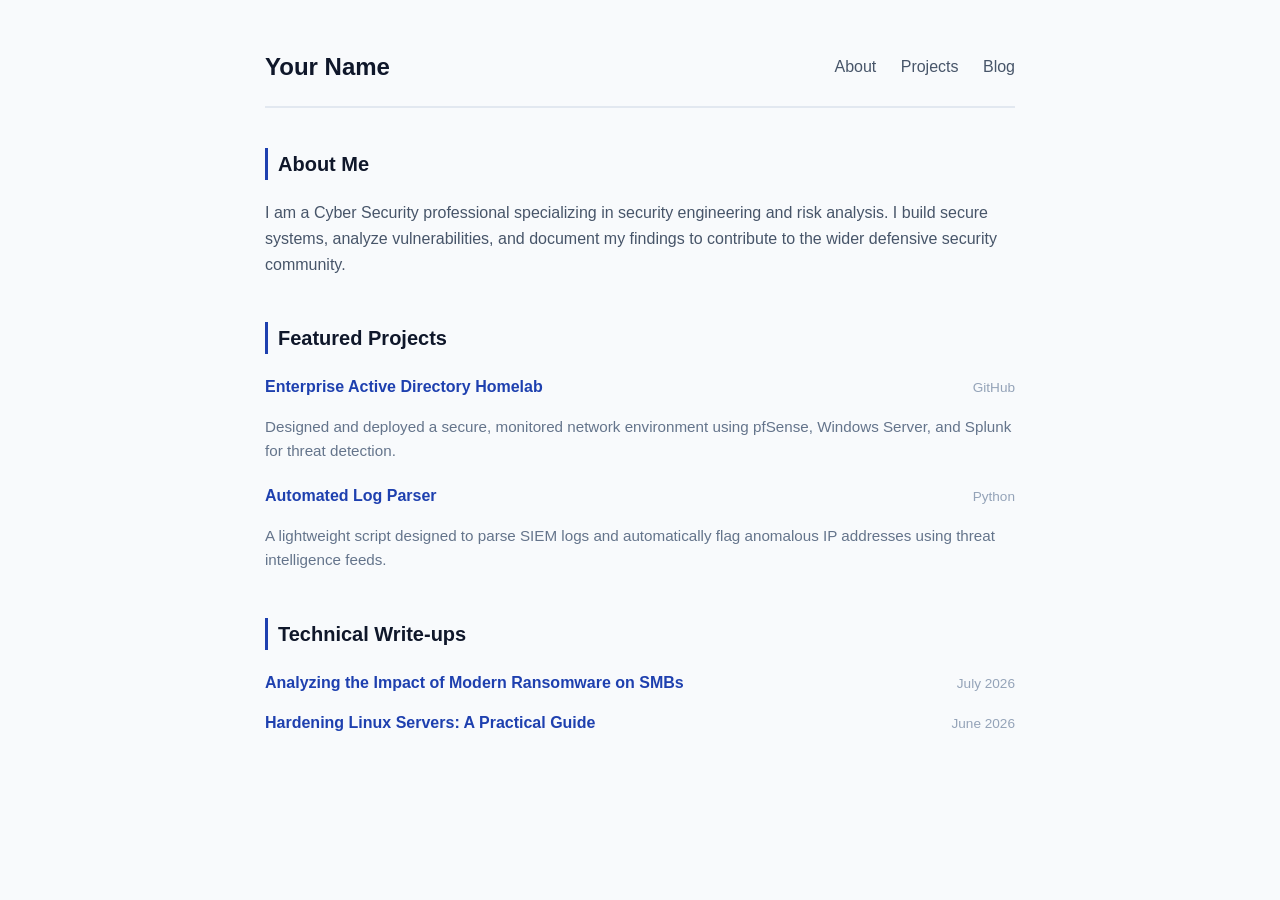
==== index.html @ 5301981a "initial commit" ====
<!DOCTYPE html>
<html lang="en">
<head>
    <meta charset="UTF-8">
    <meta name="viewport" content="width=device-width, initial-scale=1.0">
    <title>Your Name | Cyber Security Professional</title>
    <style>
        /* Modern, clean typography and spacing */
        body { 
            font-family: -apple-system, BlinkMacSystemFont, "Segoe UI", Roboto, Helvetica, Arial, sans-serif; 
            background-color: #f8fafc; /* Soft off-white */
            color: #334155; /* Slate gray text */
            line-height: 1.6;
            padding: 40px 20px; 
        }
        .container { max-width: 750px; margin: 0 auto; }
        
        /* Header and Navigation */
        header { 
            display: flex; 
            justify-content: space-between; 
            align-items: center;
            border-bottom: 2px solid #e2e8f0; 
            padding-bottom: 20px;
            margin-bottom: 40px; 
        }
        h1 { font-size: 1.5rem; color: #0f172a; font-weight: 700; margin: 0; }
        nav a { color: #475569; text-decoration: none; margin-left: 20px; font-weight: 500; }
        nav a:hover { color: #1e40af; }

        /* Sections */
        section { margin-bottom: 45px; }
        h2 { font-size: 1.25rem; color: #0f172a; border-left: 3px solid #1e40af; padding-left: 10px; margin-bottom: 20px; }
        p { color: #475569; }

        /* Project & Blog Lists */
        .item-list { list-style: none; padding: 0; }
        .item-line { display: flex; justify-content: space-between; align-items: baseline; margin-bottom: 15px; }
        .item-title { font-weight: 600; color: #1e40af; text-decoration: none; }
        .item-title:hover { text-decoration: underline; }
        .item-desc { font-size: 0.95rem; color: #64748b; margin: 4px 0 0 0; }
        .date { font-size: 0.85rem; color: #94a3b8; font-variant-numeric: tabular-nums; }
    </style>
</head>
<body>
    <div class="container">
        <header>
            <h1>Your Name</h1>
            <nav>
                <a href="#about">About</a>
                <a href="#projects">Projects</a>
                <a href="#blog">Blog</a>
            </nav>
        </header>

        <section id="about">
            <h2>About Me</h2>
            <p>I am a Cyber Security professional specializing in security engineering and risk analysis. I build secure systems, analyze vulnerabilities, and document my findings to contribute to the wider defensive security community.</p>
        </section>

        <section id="projects">
            <h2>Featured Projects</h2>
            <ul class="item-list">
                <li style="margin-bottom: 20px;">
                    <div class="item-line">
                        <a href="#" class="item-title">Enterprise Active Directory Homelab</a>
                        <span class="date">GitHub</span>
                    </div>
                    <p class="item-desc">Designed and deployed a secure, monitored network environment using pfSense, Windows Server, and Splunk for threat detection.</p>
                </li>
                <li>
                    <div class="item-line">
                        <a href="#" class="item-title">Automated Log Parser</a>
                        <span class="date">Python</span>
                    </div>
                    <p class="item-desc">A lightweight script designed to parse SIEM logs and automatically flag anomalous IP addresses using threat intelligence feeds.</p>
                </li>
            </ul>
        </section>

        <section id="blog">
            <h2>Technical Write-ups</h2>
            <ul class="item-list">
                <li class="item-line">
                    <a href="#" class="item-title">Analyzing the Impact of Modern Ransomware on SMBs</a>
                    <span class="date">July 2026</span>
                </li>
                <li class="item-line">
                    <a href="#" class="item-title">Hardening Linux Servers: A Practical Guide</a>
                    <span class="date">June 2026</span>
                </li>
            </ul>
        </section>
    </div>
</body>
</html>
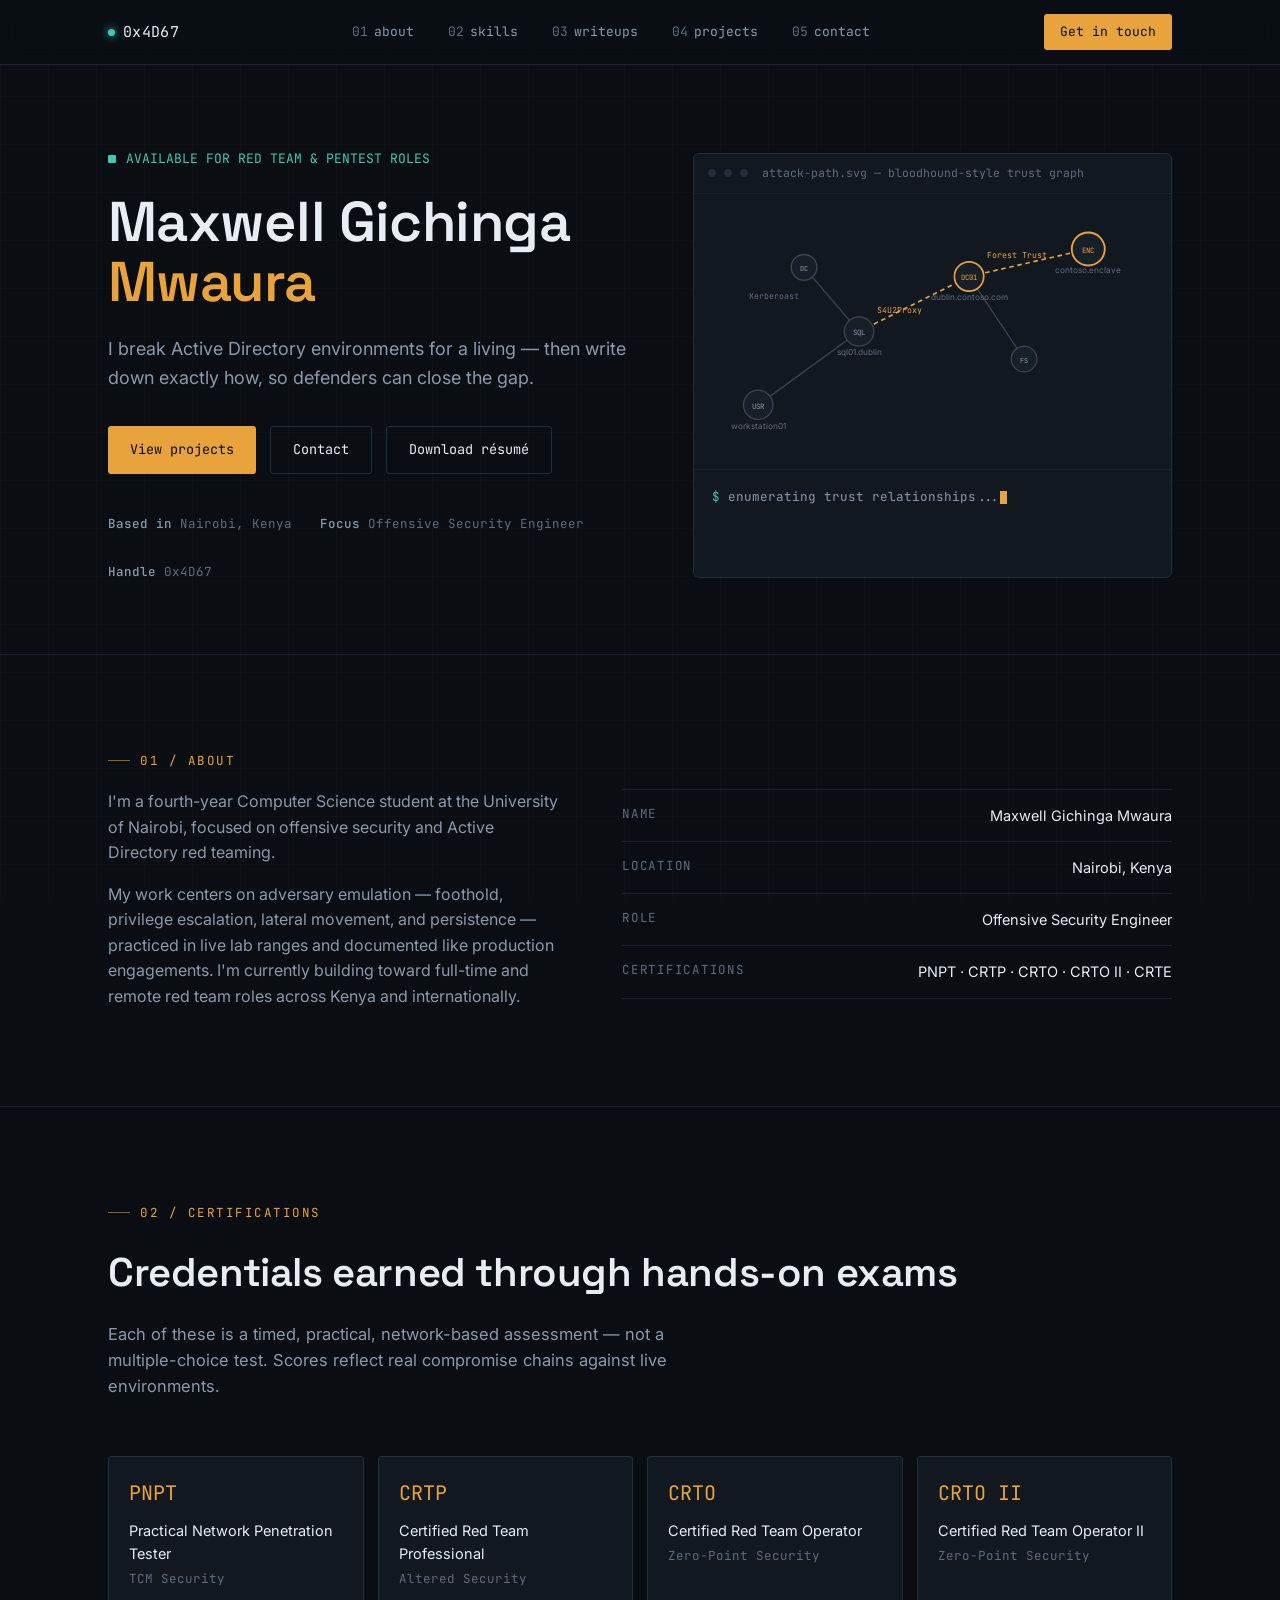
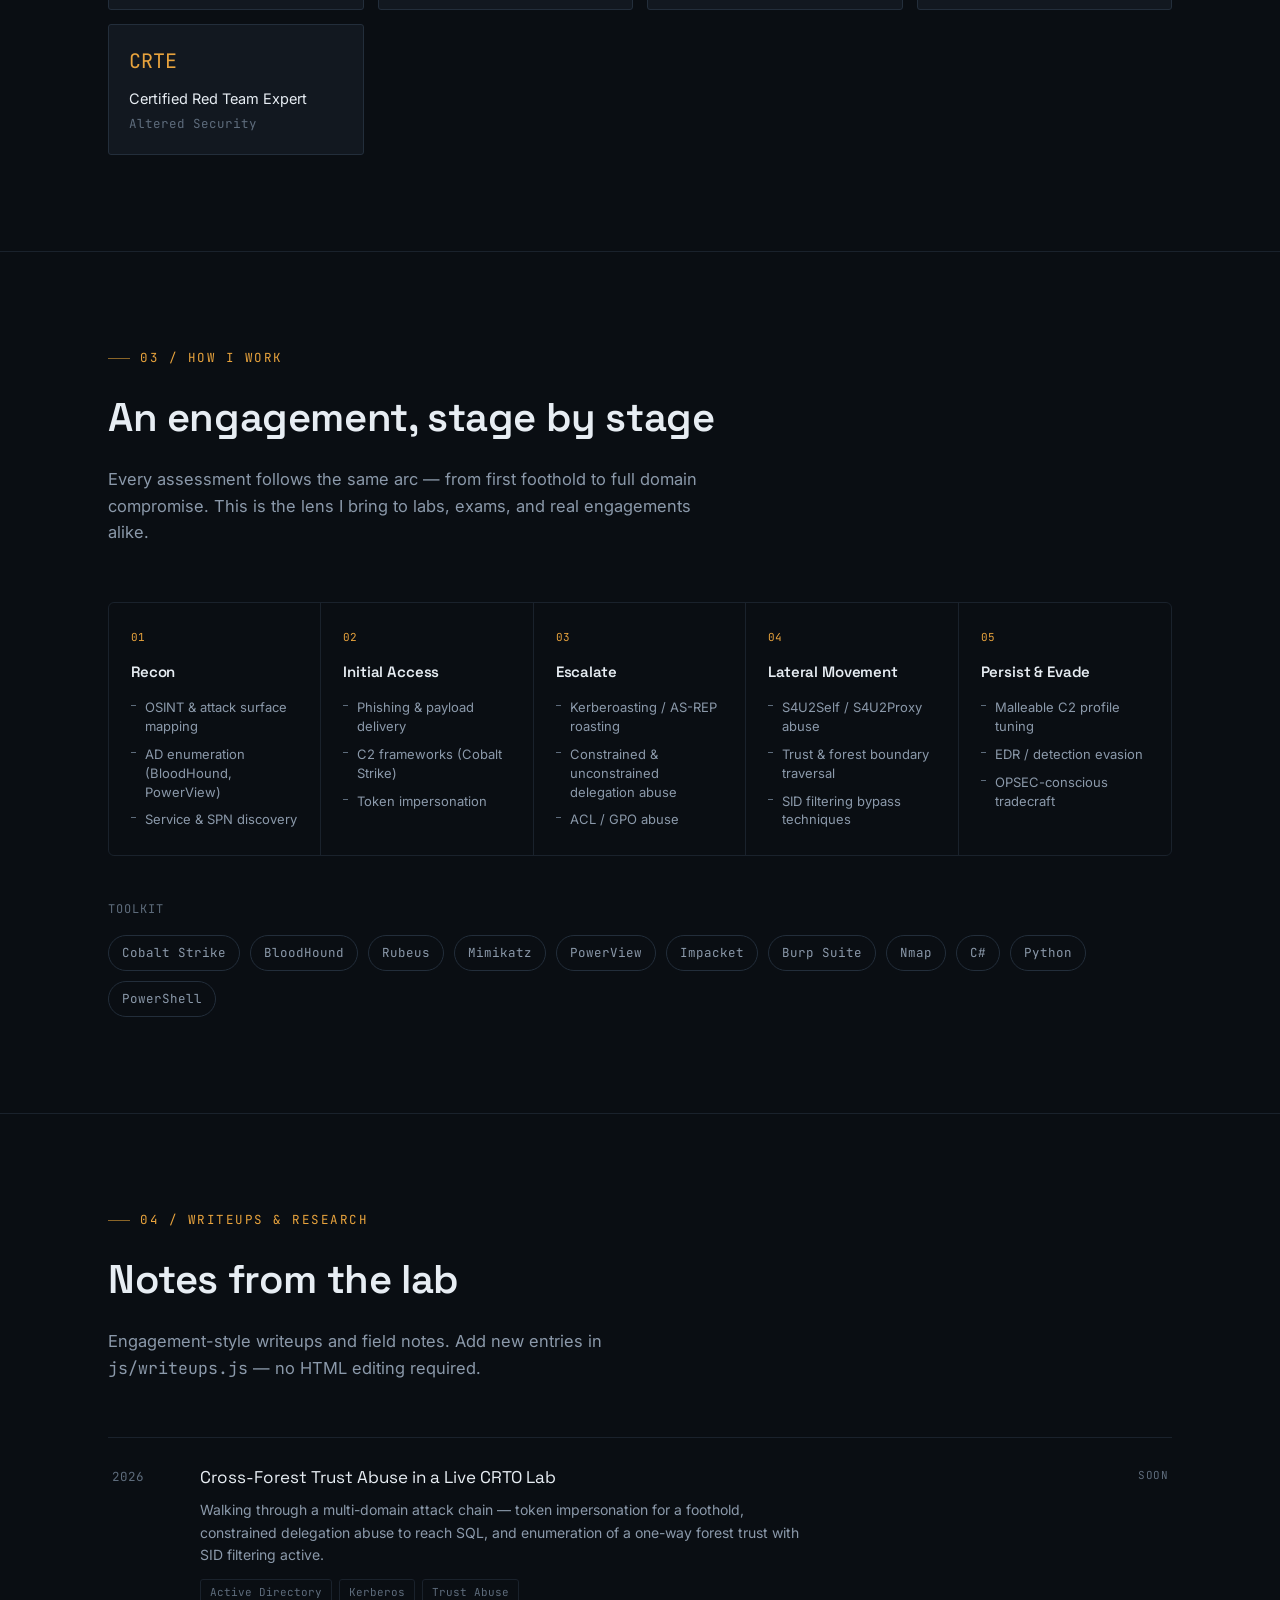
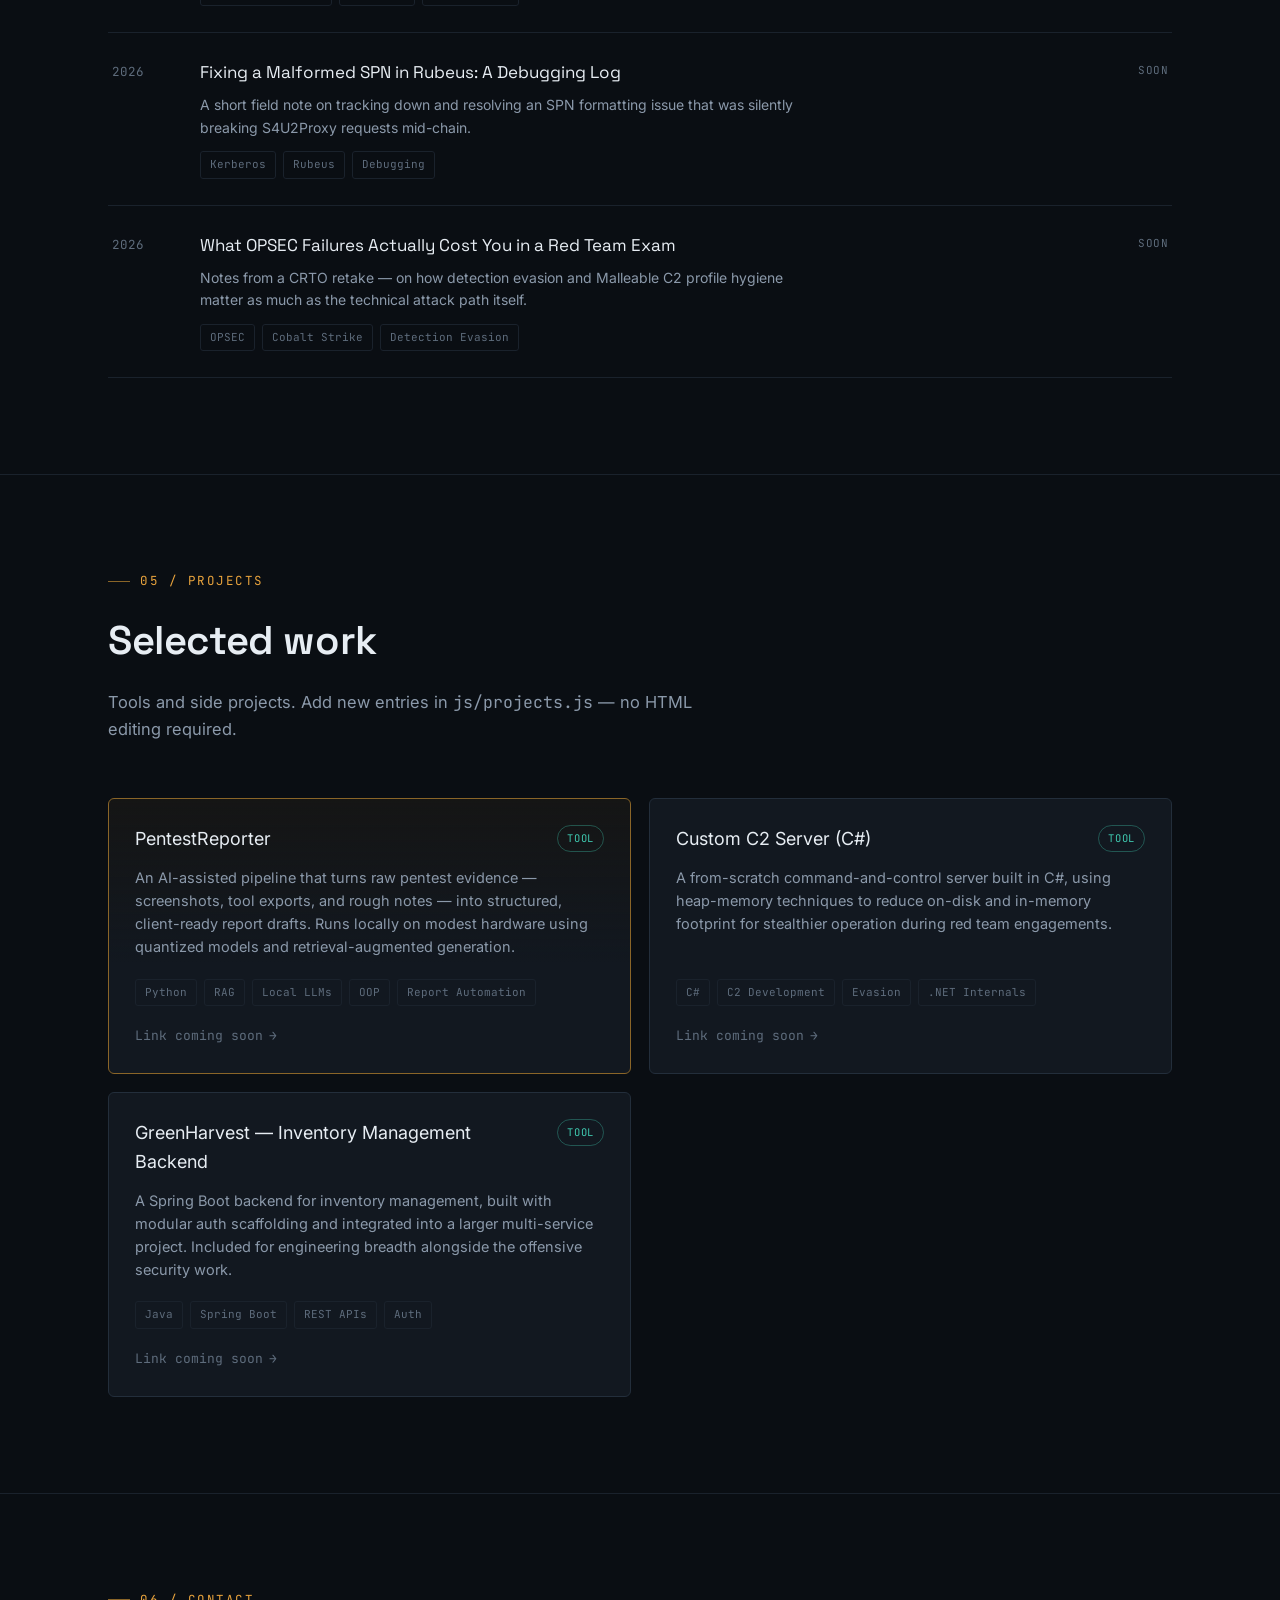
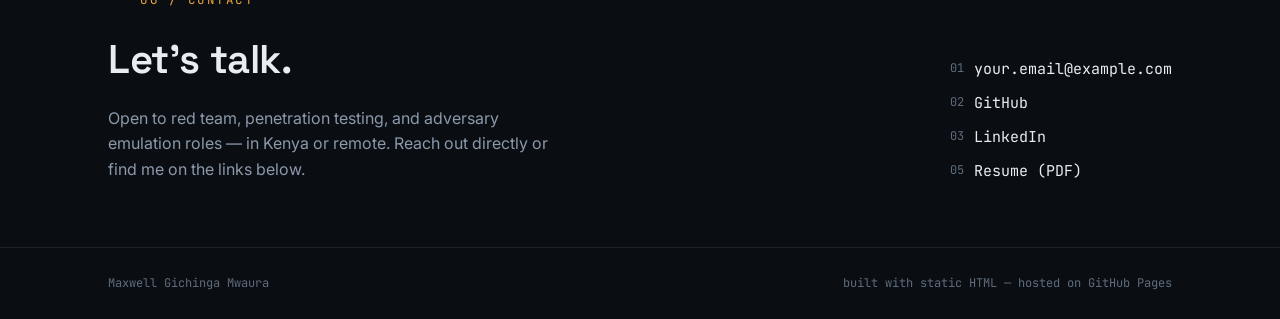
==== commit 542625b3: "initial commit" ====
--- a/index.html
+++ b/index.html
@@ -1,96 +1,239 @@
 <!DOCTYPE html>
 <html lang="en">
 <head>
-    <meta charset="UTF-8">
-    <meta name="viewport" content="width=device-width, initial-scale=1.0">
-    <title>Your Name | Cyber Security Professional</title>
-    <style>
-        /* Modern, clean typography and spacing */
-        body { 
-            font-family: -apple-system, BlinkMacSystemFont, "Segoe UI", Roboto, Helvetica, Arial, sans-serif; 
-            background-color: #f8fafc; /* Soft off-white */
-            color: #334155; /* Slate gray text */
-            line-height: 1.6;
-            padding: 40px 20px; 
-        }
-        .container { max-width: 750px; margin: 0 auto; }
-        
-        /* Header and Navigation */
-        header { 
-            display: flex; 
-            justify-content: space-between; 
-            align-items: center;
-            border-bottom: 2px solid #e2e8f0; 
-            padding-bottom: 20px;
-            margin-bottom: 40px; 
-        }
-        h1 { font-size: 1.5rem; color: #0f172a; font-weight: 700; margin: 0; }
-        nav a { color: #475569; text-decoration: none; margin-left: 20px; font-weight: 500; }
-        nav a:hover { color: #1e40af; }
-
-        /* Sections */
-        section { margin-bottom: 45px; }
-        h2 { font-size: 1.25rem; color: #0f172a; border-left: 3px solid #1e40af; padding-left: 10px; margin-bottom: 20px; }
-        p { color: #475569; }
-
-        /* Project & Blog Lists */
-        .item-list { list-style: none; padding: 0; }
-        .item-line { display: flex; justify-content: space-between; align-items: baseline; margin-bottom: 15px; }
-        .item-title { font-weight: 600; color: #1e40af; text-decoration: none; }
-        .item-title:hover { text-decoration: underline; }
-        .item-desc { font-size: 0.95rem; color: #64748b; margin: 4px 0 0 0; }
-        .date { font-size: 0.85rem; color: #94a3b8; font-variant-numeric: tabular-nums; }
-    </style>
+<meta charset="UTF-8">
+<meta name="viewport" content="width=device-width, initial-scale=1.0">
+<title>Maxwell Gichinga Mwaura — Offensive Security Engineer</title>
+<meta name="description" content="Portfolio of Maxwell Gichinga Mwaura — offensive security engineer specializing in Active Directory red teaming, based in Nairobi, Kenya.">
+
+<link rel="icon" href="data:image/svg+xml,<svg xmlns=%22http://www.w3.org/2000/svg%22 viewBox=%220 0 100 100%22><rect width=%22100%22 height=%22100%22 fill=%22%230A0E13%22/><text x=%2250%22 y=%2266%22 font-size=%2260%22 fill=%22%23E8A33D%22 text-anchor=%22middle%22 font-family=%22monospace%22>&gt;</text></svg>">
+
+<link rel="preconnect" href="https://fonts.googleapis.com">
+<link href="https://fonts.googleapis.com/css2?family=Space+Grotesk:wght@500;600;700&family=Inter:wght@400;500;600&family=JetBrains+Mono:wght@400;500&display=swap" rel="stylesheet">
+
+<link rel="stylesheet" href="css/style.css">
 </head>
 <body>
-    <div class="container">
-        <header>
-            <h1>Your Name</h1>
-            <nav>
-                <a href="#about">About</a>
-                <a href="#projects">Projects</a>
-                <a href="#blog">Blog</a>
-            </nav>
-        </header>
-
-        <section id="about">
-            <h2>About Me</h2>
-            <p>I am a Cyber Security professional specializing in security engineering and risk analysis. I build secure systems, analyze vulnerabilities, and document my findings to contribute to the wider defensive security community.</p>
-        </section>
-
-        <section id="projects">
-            <h2>Featured Projects</h2>
-            <ul class="item-list">
-                <li style="margin-bottom: 20px;">
-                    <div class="item-line">
-                        <a href="#" class="item-title">Enterprise Active Directory Homelab</a>
-                        <span class="date">GitHub</span>
-                    </div>
-                    <p class="item-desc">Designed and deployed a secure, monitored network environment using pfSense, Windows Server, and Splunk for threat detection.</p>
-                </li>
-                <li>
-                    <div class="item-line">
-                        <a href="#" class="item-title">Automated Log Parser</a>
-                        <span class="date">Python</span>
-                    </div>
-                    <p class="item-desc">A lightweight script designed to parse SIEM logs and automatically flag anomalous IP addresses using threat intelligence feeds.</p>
-                </li>
-            </ul>
-        </section>
-
-        <section id="blog">
-            <h2>Technical Write-ups</h2>
-            <ul class="item-list">
-                <li class="item-line">
-                    <a href="#" class="item-title">Analyzing the Impact of Modern Ransomware on SMBs</a>
-                    <span class="date">July 2026</span>
-                </li>
-                <li class="item-line">
-                    <a href="#" class="item-title">Hardening Linux Servers: A Practical Guide</a>
-                    <span class="date">June 2026</span>
-                </li>
-            </ul>
-        </section>
-    </div>
+
+<!-- ============================================================
+     NAV
+     ============================================================ -->
+<header class="nav">
+  <div class="container nav-inner">
+    <div class="nav-logo"><span class="dot"></span><span id="nav-handle">0x4D67</span></div>
+    <nav class="nav-links">
+      <a href="#about" data-index="01">about</a>
+      <a href="#skills" data-index="02">skills</a>
+      <a href="#writeups" data-index="03">writeups</a>
+      <a href="#projects" data-index="04">projects</a>
+      <a href="#contact" data-index="05">contact</a>
+    </nav>
+    <a href="#contact" class="nav-cta">Get in touch</a>
+  </div>
+</header>
+
+<!-- ============================================================
+     HERO
+     ============================================================ -->
+<section class="hero">
+  <div class="container hero-grid">
+    <div class="reveal in">
+      <div class="hero-kicker"><span class="blink"></span> AVAILABLE FOR RED TEAM &amp; PENTEST ROLES</div>
+      <h1 id="hero-name">Maxwell Gichinga<br><span class="accent">Mwaura</span></h1>
+      <p class="lede" id="hero-tagline">I break Active Directory environments for a living — then write down exactly how, so defenders can close the gap.</p>
+      <div class="hero-actions" id="hero-actions">
+        <a href="#projects" class="btn btn-primary">View projects</a>
+        <a href="#contact" class="btn btn-ghost">Contact</a>
+        <!-- resume button injected here by main.js if resumeUrl is set -->
+      </div>
+      <div class="hero-meta" id="hero-meta">
+        <span><strong>Based in</strong> Nairobi, Kenya</span>
+        <span><strong>Focus</strong> AD Red Teaming</span>
+        <span><strong>Status</strong> University of Nairobi, CS '27</span>
+      </div>
+    </div>
+
+    <div class="hero-visual reveal in">
+      <div class="hero-visual-head">
+        <span class="tab"></span><span class="tab"></span><span class="tab"></span>
+        <span style="margin-left:6px;">attack-path.svg — bloodhound-style trust graph</span>
+      </div>
+
+      <svg viewBox="0 0 520 300" xmlns="http://www.w3.org/2000/svg" aria-hidden="true">
+        <defs>
+          <marker id="arrow" viewBox="0 0 10 10" refX="9" refY="5" markerWidth="6" markerHeight="6" orient="auto-start-reverse">
+            <path d="M0,0 L10,5 L0,10 z" fill="#3A4552"></path>
+          </marker>
+          <marker id="arrowAmber" viewBox="0 0 10 10" refX="9" refY="5" markerWidth="6" markerHeight="6" orient="auto-start-reverse">
+            <path d="M0,0 L10,5 L0,10 z" fill="#E8A33D"></path>
+          </marker>
+        </defs>
+
+        <!-- static edges -->
+        <line x1="70" y1="230" x2="180" y2="150" stroke="#3A4552" stroke-width="1.4" marker-end="url(#arrow)"/>
+        <line x1="180" y1="150" x2="300" y2="90"  stroke="#E8A33D" stroke-width="1.8" marker-end="url(#arrowAmber)" stroke-dasharray="5 4" class="flow-edge"/>
+        <line x1="300" y1="90"  x2="430" y2="60"  stroke="#E8A33D" stroke-width="1.8" marker-end="url(#arrowAmber)" stroke-dasharray="5 4" class="flow-edge"/>
+        <line x1="180" y1="150" x2="120" y2="80"  stroke="#3A4552" stroke-width="1.4" marker-end="url(#arrow)"/>
+        <line x1="300" y1="90"  x2="360" y2="180" stroke="#3A4552" stroke-width="1.4" marker-end="url(#arrow)"/>
+
+        <!-- edge labels -->
+        <text x="200" y="130" font-family="JetBrains Mono, monospace" font-size="9" fill="#E8A33D">S4U2Proxy</text>
+        <text x="320" y="70" font-family="JetBrains Mono, monospace" font-size="9" fill="#E8A33D">Forest Trust</text>
+        <text x="60" y="115" font-family="JetBrains Mono, monospace" font-size="9" fill="#5E6C7C">Kerberoast</text>
+
+        <!-- nodes -->
+        <g>
+          <circle cx="70" cy="230" r="16" fill="#171F29" stroke="#3A4552" stroke-width="1.4"/>
+          <text x="70" y="234" text-anchor="middle" font-family="JetBrains Mono, monospace" font-size="8" fill="#8B99AA">USR</text>
+          <text x="70" y="256" text-anchor="middle" font-family="Inter, sans-serif" font-size="9" fill="#5E6C7C">workstation01</text>
+        </g>
+
+        <g>
+          <circle cx="180" cy="150" r="16" fill="#171F29" stroke="#3A4552" stroke-width="1.4"/>
+          <text x="180" y="154" text-anchor="middle" font-family="JetBrains Mono, monospace" font-size="8" fill="#8B99AA">SQL</text>
+          <text x="180" y="176" text-anchor="middle" font-family="Inter, sans-serif" font-size="9" fill="#5E6C7C">sql01.dublin</text>
+        </g>
+
+        <g>
+          <circle cx="120" cy="80" r="14" fill="#171F29" stroke="#3A4552" stroke-width="1.4"/>
+          <text x="120" y="84" text-anchor="middle" font-family="JetBrains Mono, monospace" font-size="7.5" fill="#8B99AA">DC</text>
+        </g>
+
+        <g>
+          <circle cx="300" cy="90" r="16" fill="#171F29" stroke="#E8A33D" stroke-width="1.8"/>
+          <text x="300" y="94" text-anchor="middle" font-family="JetBrains Mono, monospace" font-size="8" fill="#E8A33D">DC01</text>
+          <text x="300" y="116" text-anchor="middle" font-family="Inter, sans-serif" font-size="9" fill="#5E6C7C">dublin.contoso.com</text>
+        </g>
+
+        <g>
+          <circle cx="360" cy="180" r="14" fill="#171F29" stroke="#3A4552" stroke-width="1.4"/>
+          <text x="360" y="184" text-anchor="middle" font-family="JetBrains Mono, monospace" font-size="7.5" fill="#8B99AA">FS</text>
+        </g>
+
+        <g>
+          <circle cx="430" cy="60" r="18" fill="#171F29" stroke="#E8A33D" stroke-width="2"/>
+          <circle cx="430" cy="60" r="18" fill="none" stroke="#E8A33D" stroke-width="1" opacity="0.5" class="pulse-ring"/>
+          <text x="430" y="64" text-anchor="middle" font-family="JetBrains Mono, monospace" font-size="8" fill="#E8A33D">ENC</text>
+          <text x="430" y="86" text-anchor="middle" font-family="Inter, sans-serif" font-size="9" fill="#5E6C7C">contoso.enclave</text>
+        </g>
+      </svg>
+
+      <div class="terminal">
+        <div><span class="prompt">$</span> <span id="typewriter"></span><span class="cursor"></span></div>
+      </div>
+    </div>
+  </div>
+</section>
+
+<!-- ============================================================
+     ABOUT
+     ============================================================ -->
+<section id="about">
+  <div class="container">
+    <div class="eyebrow">01 / About</div>
+    <div class="about-grid">
+      <div class="about-copy reveal" id="about-copy">
+        <!-- injected from config.js -->
+      </div>
+      <div class="fact-list" id="fact-list">
+        <!-- injected from config.js -->
+      </div>
+    </div>
+  </div>
+</section>
+
+<!-- ============================================================
+     CERTIFICATIONS
+     ============================================================ -->
+<section id="certs">
+  <div class="container">
+    <div class="eyebrow">02 / Certifications</div>
+    <h2>Credentials earned through hands-on exams</h2>
+    <p class="section-intro">Each of these is a timed, practical, network-based assessment — not a multiple-choice test. Scores reflect real compromise chains against live environments.</p>
+    <div class="cert-grid" id="cert-grid">
+      <!-- injected from config.js -->
+    </div>
+  </div>
+</section>
+
+<!-- ============================================================
+     SKILLS / KILL CHAIN
+     ============================================================ -->
+<section id="skills">
+  <div class="container">
+    <div class="eyebrow">03 / How I Work</div>
+    <h2>An engagement, stage by stage</h2>
+    <p class="section-intro">Every assessment follows the same arc — from first foothold to full domain compromise. This is the lens I bring to labs, exams, and real engagements alike.</p>
+
+    <div class="chain" id="chain-grid">
+      <!-- injected from config.js -->
+    </div>
+
+    <div class="toolkit-row">
+      <div class="toolkit-label">Toolkit</div>
+      <div class="chips" id="toolkit-chips">
+        <!-- injected from config.js -->
+      </div>
+    </div>
+  </div>
+</section>
+
+<!-- ============================================================
+     WRITEUPS
+     ============================================================ -->
+<section id="writeups">
+  <div class="container">
+    <div class="eyebrow">04 / Writeups &amp; Research</div>
+    <h2>Notes from the lab</h2>
+    <p class="section-intro">Engagement-style writeups and field notes. Add new entries in <span class="mono">js/writeups.js</span> — no HTML editing required.</p>
+
+    <div class="writeup-list" id="writeup-list">
+      <!-- injected from writeups.js -->
+    </div>
+  </div>
+</section>
+
+<!-- ============================================================
+     PROJECTS
+     ============================================================ -->
+<section id="projects">
+  <div class="container">
+    <div class="eyebrow">05 / Projects</div>
+    <h2>Selected work</h2>
+    <p class="section-intro">Tools and side projects. Add new entries in <span class="mono">js/projects.js</span> — no HTML editing required.</p>
+
+    <div class="project-grid" id="project-grid">
+      <!-- injected from projects.js -->
+    </div>
+  </div>
+</section>
+
+<!-- ============================================================
+     CONTACT
+     ============================================================ -->
+<section id="contact" class="contact">
+  <div class="container contact-grid">
+    <div>
+      <div class="eyebrow">06 / Contact</div>
+      <h2>Let's talk.</h2>
+      <p>Open to red team, penetration testing, and adversary emulation roles — in Kenya or remote. Reach out directly or find me on the links below.</p>
+    </div>
+    <div class="contact-links" id="contact-links">
+      <!-- injected from config.js -->
+    </div>
+  </div>
+</section>
+
+<footer>
+  <div class="container footer-inner">
+    <span id="footer-name">Maxwell Gichinga Mwaura</span>
+    <span>built with static HTML — hosted on GitHub Pages</span>
+  </div>
+</footer>
+
+<script src="js/config.js"></script>
+<script src="js/projects.js"></script>
+<script src="js/writeups.js"></script>
+<script src="js/main.js"></script>
 </body>
 </html>
--- a/css/style.css
+++ b/css/style.css
@@ -0,0 +1,779 @@
+/* ==========================================================
+   TOKENS
+   ========================================================== */
+:root {
+  --bg:        #0A0E13;
+  --surface:   #121820;
+  --surface-2: #171F29;
+  --line:      #232E3B;
+  --line-soft: #1A222C;
+
+  --text:      #E7EDF3;
+  --muted:     #8B99AA;
+  --muted-2:   #5E6C7C;
+
+  --amber:     #E8A33D;
+  --amber-dim: #8A6528;
+  --teal:      #3FC9B0;
+  --red:       #E5575C;
+
+  --font-display: 'Space Grotesk', 'Segoe UI', sans-serif;
+  --font-body:    'Inter', 'Segoe UI', sans-serif;
+  --font-mono:    'JetBrains Mono', 'Courier New', monospace;
+
+  --container: 1120px;
+  --radius: 3px;
+}
+
+/* ==========================================================
+   RESET / BASE
+   ========================================================== */
+* { box-sizing: border-box; margin: 0; padding: 0; }
+
+html { scroll-behavior: smooth; }
+
+@media (prefers-reduced-motion: reduce) {
+  html { scroll-behavior: auto; }
+  *, *::before, *::after {
+    animation-duration: 0.001ms !important;
+    animation-iteration-count: 1 !important;
+    transition-duration: 0.001ms !important;
+    scroll-behavior: auto !important;
+  }
+}
+
+body {
+  background: var(--bg);
+  color: var(--text);
+  font-family: var(--font-body);
+  font-size: 16px;
+  line-height: 1.6;
+  -webkit-font-smoothing: antialiased;
+}
+
+body::before {
+  content: "";
+  position: fixed;
+  inset: 0;
+  pointer-events: none;
+  z-index: 0;
+  background-image:
+    linear-gradient(rgba(255,255,255,0.015) 1px, transparent 1px),
+    linear-gradient(90deg, rgba(255,255,255,0.015) 1px, transparent 1px);
+  background-size: 48px 48px;
+}
+
+a { color: inherit; text-decoration: none; }
+
+img { max-width: 100%; display: block; }
+
+.container {
+  max-width: var(--container);
+  margin: 0 auto;
+  padding: 0 28px;
+}
+
+section {
+  position: relative;
+  z-index: 1;
+  padding: 96px 0;
+  border-bottom: 1px solid var(--line-soft);
+}
+
+section:last-of-type { border-bottom: none; }
+
+.eyebrow {
+  font-family: var(--font-mono);
+  font-size: 12.5px;
+  letter-spacing: 0.12em;
+  text-transform: uppercase;
+  color: var(--amber);
+  display: flex;
+  align-items: center;
+  gap: 10px;
+  margin-bottom: 18px;
+}
+
+.eyebrow::before {
+  content: "";
+  width: 22px;
+  height: 1px;
+  background: var(--amber-dim);
+}
+
+h1, h2, h3, h4 {
+  font-family: var(--font-display);
+  font-weight: 600;
+  letter-spacing: -0.01em;
+  color: var(--text);
+}
+
+h2 {
+  font-size: clamp(28px, 3.4vw, 40px);
+  margin-bottom: 16px;
+}
+
+.section-intro {
+  max-width: 620px;
+  color: var(--muted);
+  font-size: 16.5px;
+  margin-bottom: 56px;
+}
+
+.mono { font-family: var(--font-mono); }
+
+/* ==========================================================
+   NAV
+   ========================================================== */
+header.nav {
+  position: sticky;
+  top: 0;
+  z-index: 50;
+  background: rgba(10, 14, 19, 0.86);
+  backdrop-filter: blur(10px);
+  border-bottom: 1px solid var(--line-soft);
+}
+
+.nav-inner {
+  display: flex;
+  align-items: center;
+  justify-content: space-between;
+  height: 64px;
+}
+
+.nav-logo {
+  font-family: var(--font-mono);
+  font-size: 15px;
+  color: var(--text);
+  letter-spacing: 0.02em;
+  display: flex;
+  align-items: center;
+  gap: 8px;
+}
+
+.nav-logo .dot {
+  width: 7px; height: 7px;
+  border-radius: 50%;
+  background: var(--teal);
+  box-shadow: 0 0 8px var(--teal);
+}
+
+.nav-links {
+  display: flex;
+  gap: 34px;
+  font-family: var(--font-mono);
+  font-size: 13px;
+  color: var(--muted);
+}
+
+.nav-links a { transition: color 0.15s ease; }
+.nav-links a:hover { color: var(--amber); }
+
+.nav-links a::before {
+  content: attr(data-index);
+  color: var(--muted-2);
+  margin-right: 6px;
+}
+
+.nav-cta {
+  font-family: var(--font-mono);
+  font-size: 13px;
+  color: var(--bg);
+  background: var(--amber);
+  padding: 8px 16px;
+  border-radius: var(--radius);
+  transition: filter 0.15s ease;
+}
+.nav-cta:hover { filter: brightness(1.1); }
+
+.nav-toggle { display: none; }
+
+@media (max-width: 780px) {
+  .nav-links { display: none; }
+  .nav-toggle {
+    display: block;
+    font-family: var(--font-mono);
+    color: var(--text);
+    background: none;
+    border: 1px solid var(--line);
+    padding: 6px 10px;
+    border-radius: var(--radius);
+  }
+}
+
+/* ==========================================================
+   HERO
+   ========================================================== */
+.hero {
+  padding-top: 84px;
+  padding-bottom: 72px;
+  border-bottom: 1px solid var(--line-soft);
+}
+
+.hero-grid {
+  display: grid;
+  grid-template-columns: 1.05fr 0.95fr;
+  gap: 56px;
+  align-items: center;
+}
+
+@media (max-width: 900px) {
+  .hero-grid { grid-template-columns: 1fr; }
+}
+
+.hero-kicker {
+  font-family: var(--font-mono);
+  font-size: 13px;
+  color: var(--teal);
+  display: flex;
+  align-items: center;
+  gap: 10px;
+  margin-bottom: 22px;
+}
+
+.hero-kicker .blink {
+  width: 8px; height: 8px;
+  background: var(--teal);
+  border-radius: 1px;
+  animation: blink 1.1s steps(1) infinite;
+}
+
+@keyframes blink { 50% { opacity: 0; } }
+
+.hero h1 {
+  font-size: clamp(36px, 5vw, 56px);
+  line-height: 1.08;
+  margin-bottom: 22px;
+}
+
+.hero h1 .accent { color: var(--amber); }
+
+.hero p.lede {
+  font-size: 18px;
+  color: var(--muted);
+  max-width: 520px;
+  margin-bottom: 34px;
+}
+
+.hero-actions {
+  display: flex;
+  gap: 14px;
+  flex-wrap: wrap;
+  margin-bottom: 40px;
+}
+
+.btn {
+  font-family: var(--font-mono);
+  font-size: 13.5px;
+  padding: 12px 22px;
+  border-radius: var(--radius);
+  transition: all 0.15s ease;
+  display: inline-flex;
+  align-items: center;
+  gap: 8px;
+}
+
+.btn-primary {
+  background: var(--amber);
+  color: var(--bg);
+}
+.btn-primary:hover { filter: brightness(1.1); transform: translateY(-1px); }
+
+.btn-ghost {
+  border: 1px solid var(--line);
+  color: var(--text);
+}
+.btn-ghost:hover { border-color: var(--amber-dim); color: var(--amber); }
+
+.hero-meta {
+  display: flex;
+  gap: 28px;
+  font-family: var(--font-mono);
+  font-size: 12.5px;
+  color: var(--muted-2);
+  flex-wrap: wrap;
+}
+
+.hero-meta span strong { color: var(--muted); font-weight: 500; }
+
+/* --- Signature graphic: attack path graph + terminal --- */
+.hero-visual {
+  background: var(--surface);
+  border: 1px solid var(--line);
+  border-radius: 6px;
+  overflow: hidden;
+}
+
+.hero-visual-head {
+  display: flex;
+  align-items: center;
+  gap: 8px;
+  padding: 10px 14px;
+  border-bottom: 1px solid var(--line-soft);
+  font-family: var(--font-mono);
+  font-size: 11.5px;
+  color: var(--muted-2);
+}
+
+.hero-visual-head .tab {
+  width: 8px; height: 8px; border-radius: 50%;
+  background: var(--line);
+}
+
+.hero-visual svg { display: block; width: 100%; height: auto; }
+
+.terminal {
+  font-family: var(--font-mono);
+  font-size: 12.5px;
+  line-height: 1.7;
+  padding: 16px 18px 20px;
+  color: var(--muted);
+  border-top: 1px solid var(--line-soft);
+  min-height: 108px;
+}
+
+.terminal .prompt { color: var(--teal); }
+.terminal .ok { color: var(--teal); }
+.terminal .warn { color: var(--amber); }
+.terminal .cursor {
+  display: inline-block;
+  width: 7px; height: 13px;
+  background: var(--amber);
+  vertical-align: middle;
+  animation: blink 1s steps(1) infinite;
+}
+
+/* ==========================================================
+   ABOUT
+   ========================================================== */
+.about-grid {
+  display: grid;
+  grid-template-columns: 0.9fr 1.1fr;
+  gap: 64px;
+}
+
+@media (max-width: 860px) {
+  .about-grid { grid-template-columns: 1fr; gap: 40px; }
+}
+
+.about-copy p {
+  color: var(--muted);
+  margin-bottom: 16px;
+  font-size: 16px;
+}
+
+.about-copy p:last-child { margin-bottom: 0; }
+
+.fact-list {
+  display: flex;
+  flex-direction: column;
+  gap: 0;
+  border-top: 1px solid var(--line-soft);
+}
+
+.fact-row {
+  display: flex;
+  justify-content: space-between;
+  padding: 14px 0;
+  border-bottom: 1px solid var(--line-soft);
+  font-size: 14.5px;
+}
+
+.fact-row .k {
+  font-family: var(--font-mono);
+  color: var(--muted-2);
+  font-size: 12.5px;
+  text-transform: uppercase;
+  letter-spacing: 0.06em;
+}
+
+.fact-row .v { color: var(--text); text-align: right; }
+
+/* ==========================================================
+   CERTS
+   ========================================================== */
+.cert-grid {
+  display: grid;
+  grid-template-columns: repeat(auto-fill, minmax(220px, 1fr));
+  gap: 14px;
+}
+
+.cert-card {
+  border: 1px solid var(--line);
+  background: var(--surface);
+  border-radius: var(--radius);
+  padding: 20px;
+  transition: border-color 0.15s ease, transform 0.15s ease;
+}
+
+.cert-card:hover {
+  border-color: var(--amber-dim);
+  transform: translateY(-2px);
+}
+
+.cert-code {
+  font-family: var(--font-mono);
+  font-size: 20px;
+  color: var(--amber);
+  margin-bottom: 10px;
+}
+
+.cert-name { font-size: 14.5px; color: var(--text); margin-bottom: 4px; }
+.cert-issuer { font-size: 12.5px; color: var(--muted-2); font-family: var(--font-mono); }
+
+/* ==========================================================
+   SKILLS / KILL-CHAIN
+   ========================================================== */
+.chain {
+  display: grid;
+  grid-template-columns: repeat(5, 1fr);
+  gap: 0;
+  border: 1px solid var(--line-soft);
+  border-radius: 6px;
+  overflow: hidden;
+}
+
+@media (max-width: 900px) {
+  .chain { grid-template-columns: 1fr; }
+}
+
+.chain-stage {
+  padding: 26px 22px;
+  border-right: 1px solid var(--line-soft);
+  position: relative;
+}
+
+.chain-stage:last-child { border-right: none; }
+
+@media (max-width: 900px) {
+  .chain-stage { border-right: none; border-bottom: 1px solid var(--line-soft); }
+  .chain-stage:last-child { border-bottom: none; }
+}
+
+.chain-stage::before {
+  content: attr(data-n);
+  font-family: var(--font-mono);
+  font-size: 11px;
+  color: var(--amber);
+  display: block;
+  margin-bottom: 14px;
+}
+
+.chain-stage h4 {
+  font-size: 15px;
+  margin-bottom: 14px;
+  color: var(--text);
+}
+
+.chain-stage ul {
+  list-style: none;
+  display: flex;
+  flex-direction: column;
+  gap: 9px;
+}
+
+.chain-stage li {
+  font-size: 13px;
+  color: var(--muted);
+  line-height: 1.45;
+  padding-left: 14px;
+  position: relative;
+}
+
+.chain-stage li::before {
+  content: "";
+  position: absolute;
+  left: 0; top: 7px;
+  width: 5px; height: 1px;
+  background: var(--muted-2);
+}
+
+.toolkit-row {
+  margin-top: 44px;
+}
+
+.toolkit-label {
+  font-family: var(--font-mono);
+  font-size: 12px;
+  color: var(--muted-2);
+  text-transform: uppercase;
+  letter-spacing: 0.08em;
+  margin-bottom: 16px;
+}
+
+.chips {
+  display: flex;
+  flex-wrap: wrap;
+  gap: 10px;
+}
+
+.chip {
+  font-family: var(--font-mono);
+  font-size: 12.5px;
+  color: var(--muted);
+  border: 1px solid var(--line);
+  padding: 7px 13px;
+  border-radius: 999px;
+}
+
+/* ==========================================================
+   WRITEUPS
+   ========================================================== */
+.writeup-list {
+  display: flex;
+  flex-direction: column;
+  border-top: 1px solid var(--line-soft);
+}
+
+.writeup-row {
+  display: grid;
+  grid-template-columns: 64px 1fr 44px;
+  gap: 24px;
+  align-items: start;
+  padding: 26px 4px;
+  border-bottom: 1px solid var(--line-soft);
+  transition: background 0.15s ease;
+}
+
+a.writeup-row:hover { background: var(--surface); }
+
+.writeup-row.disabled { cursor: default; }
+
+@media (max-width: 640px) {
+  .writeup-row { grid-template-columns: 1fr; gap: 8px; }
+}
+
+.writeup-date {
+  font-size: 12.5px;
+  color: var(--muted-2);
+  padding-top: 3px;
+}
+
+.writeup-title {
+  font-family: var(--font-display);
+  font-size: 17px;
+  color: var(--text);
+  margin-bottom: 8px;
+}
+
+.writeup-excerpt {
+  font-size: 14px;
+  color: var(--muted);
+  max-width: 620px;
+  margin-bottom: 12px;
+}
+
+.writeup-tags {
+  display: flex;
+  flex-wrap: wrap;
+  gap: 7px;
+}
+
+.writeup-arrow {
+  font-family: var(--font-mono);
+  font-size: 13px;
+  color: var(--amber);
+  text-align: right;
+  padding-top: 3px;
+}
+
+.writeup-row.disabled .writeup-arrow {
+  color: var(--muted-2);
+  font-size: 11px;
+  text-transform: uppercase;
+  letter-spacing: 0.04em;
+}
+
+/* ==========================================================
+   PROJECTS
+   ========================================================== */
+.project-grid {
+  display: grid;
+  grid-template-columns: repeat(2, 1fr);
+  gap: 18px;
+}
+
+@media (max-width: 760px) {
+  .project-grid { grid-template-columns: 1fr; }
+}
+
+.project-card {
+  border: 1px solid var(--line);
+  background: var(--surface);
+  border-radius: 6px;
+  padding: 26px;
+  display: flex;
+  flex-direction: column;
+  transition: border-color 0.15s ease, transform 0.15s ease;
+}
+
+.project-card:hover {
+  border-color: var(--amber-dim);
+  transform: translateY(-2px);
+}
+
+.project-card.featured {
+  border-color: var(--amber-dim);
+  background: linear-gradient(180deg, rgba(232,163,61,0.05), var(--surface) 60%);
+}
+
+.project-top {
+  display: flex;
+  justify-content: space-between;
+  align-items: flex-start;
+  margin-bottom: 12px;
+  gap: 12px;
+}
+
+.project-title { font-size: 18px; }
+
+.badge {
+  font-family: var(--font-mono);
+  font-size: 10.5px;
+  text-transform: uppercase;
+  letter-spacing: 0.06em;
+  padding: 4px 9px;
+  border-radius: 999px;
+  white-space: nowrap;
+  border: 1px solid var(--line);
+  color: var(--muted-2);
+}
+
+.badge.tool     { color: var(--teal); border-color: rgba(63,201,176,0.35); }
+.badge.writeup  { color: var(--amber); border-color: rgba(232,163,61,0.35); }
+.badge.research { color: #B79CF0; border-color: rgba(183,156,240,0.35); }
+
+.project-summary {
+  color: var(--muted);
+  font-size: 14.5px;
+  margin-bottom: 20px;
+  flex-grow: 1;
+}
+
+.project-tags {
+  display: flex;
+  flex-wrap: wrap;
+  gap: 7px;
+  margin-bottom: 20px;
+}
+
+.tag {
+  font-family: var(--font-mono);
+  font-size: 11px;
+  color: var(--muted-2);
+  border: 1px solid var(--line-soft);
+  padding: 4px 9px;
+  border-radius: var(--radius);
+}
+
+.project-link {
+  font-family: var(--font-mono);
+  font-size: 13px;
+  color: var(--amber);
+  display: inline-flex;
+  align-items: center;
+  gap: 6px;
+  width: fit-content;
+}
+
+.project-link::after { content: "→"; transition: transform 0.15s ease; }
+.project-link:hover::after { transform: translateX(3px); }
+
+.project-link.disabled {
+  color: var(--muted-2);
+  cursor: default;
+  pointer-events: none;
+}
+
+.projects-empty {
+  border: 1px dashed var(--line);
+  border-radius: 6px;
+  padding: 40px;
+  text-align: center;
+  color: var(--muted-2);
+  font-family: var(--font-mono);
+  font-size: 13px;
+  grid-column: 1 / -1;
+}
+
+/* ==========================================================
+   CONTACT / FOOTER
+   ========================================================== */
+.contact {
+  padding-bottom: 64px;
+}
+
+.contact-grid {
+  display: flex;
+  justify-content: space-between;
+  align-items: flex-end;
+  flex-wrap: wrap;
+  gap: 40px;
+}
+
+.contact h2 { margin-bottom: 14px; }
+
+.contact p { color: var(--muted); max-width: 460px; }
+
+.contact-links {
+  display: flex;
+  flex-direction: column;
+  gap: 10px;
+  font-family: var(--font-mono);
+  font-size: 15px;
+}
+
+.contact-links a {
+  display: flex;
+  align-items: center;
+  gap: 10px;
+  color: var(--text);
+  transition: color 0.15s ease;
+}
+
+.contact-links a:hover { color: var(--amber); }
+.contact-links a .idx { color: var(--muted-2); font-size: 12px; }
+
+footer {
+  border-top: 1px solid var(--line-soft);
+  padding: 26px 0;
+}
+
+.footer-inner {
+  display: flex;
+  justify-content: space-between;
+  font-family: var(--font-mono);
+  font-size: 12px;
+  color: var(--muted-2);
+  flex-wrap: wrap;
+  gap: 10px;
+}
+
+/* ==========================================================
+   HERO SVG MOTION
+   ========================================================== */
+.flow-edge {
+  animation: dash-flow 1.2s linear infinite;
+}
+@keyframes dash-flow {
+  to { stroke-dashoffset: -18; }
+}
+
+.pulse-ring {
+  transform-origin: center;
+  animation: pulse-ring 2.4s ease-out infinite;
+}
+@keyframes pulse-ring {
+  0%   { transform: scale(1);   opacity: 0.6; }
+  100% { transform: scale(1.6); opacity: 0; }
+}
+
+/* ==========================================================
+   REVEAL ANIMATION
+   ========================================================== */
+.reveal {
+  opacity: 0;
+  transform: translateY(14px);
+  transition: opacity 0.6s ease, transform 0.6s ease;
+}
+.reveal.in { opacity: 1; transform: translateY(0); }
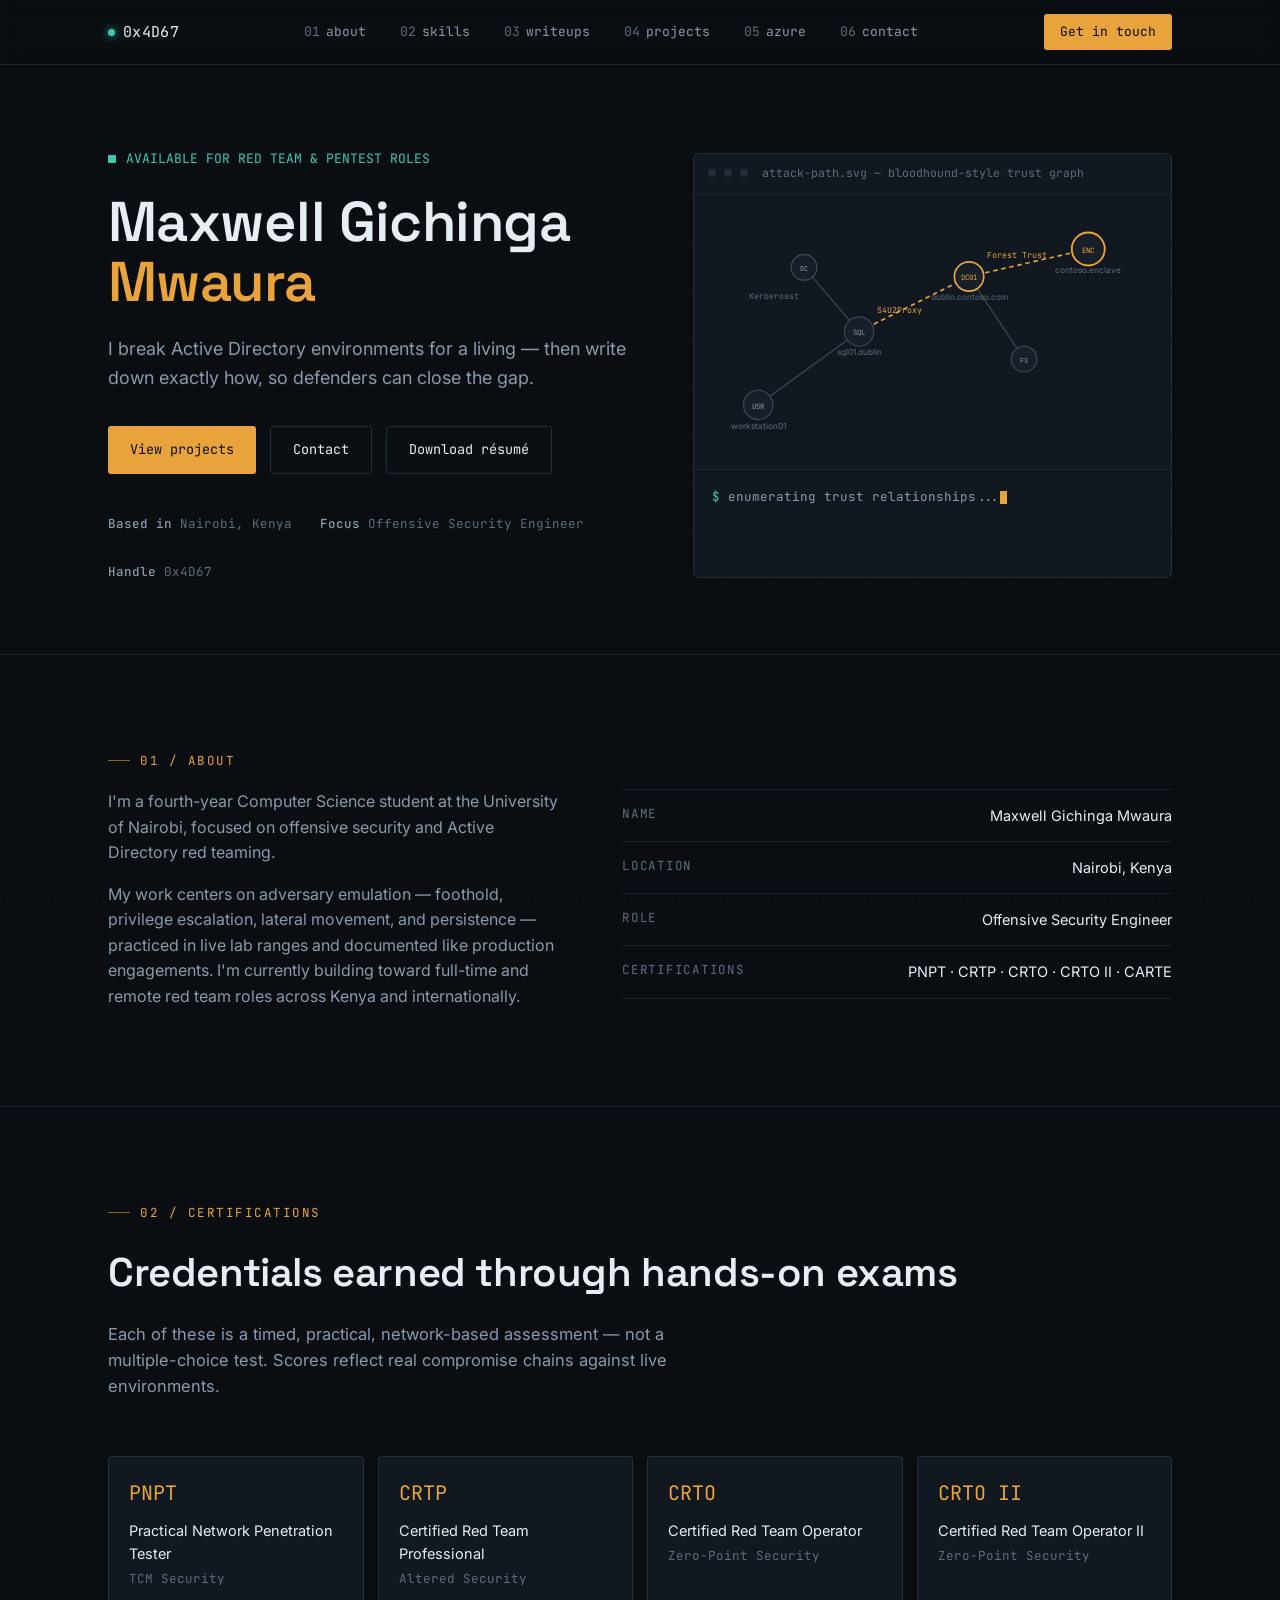
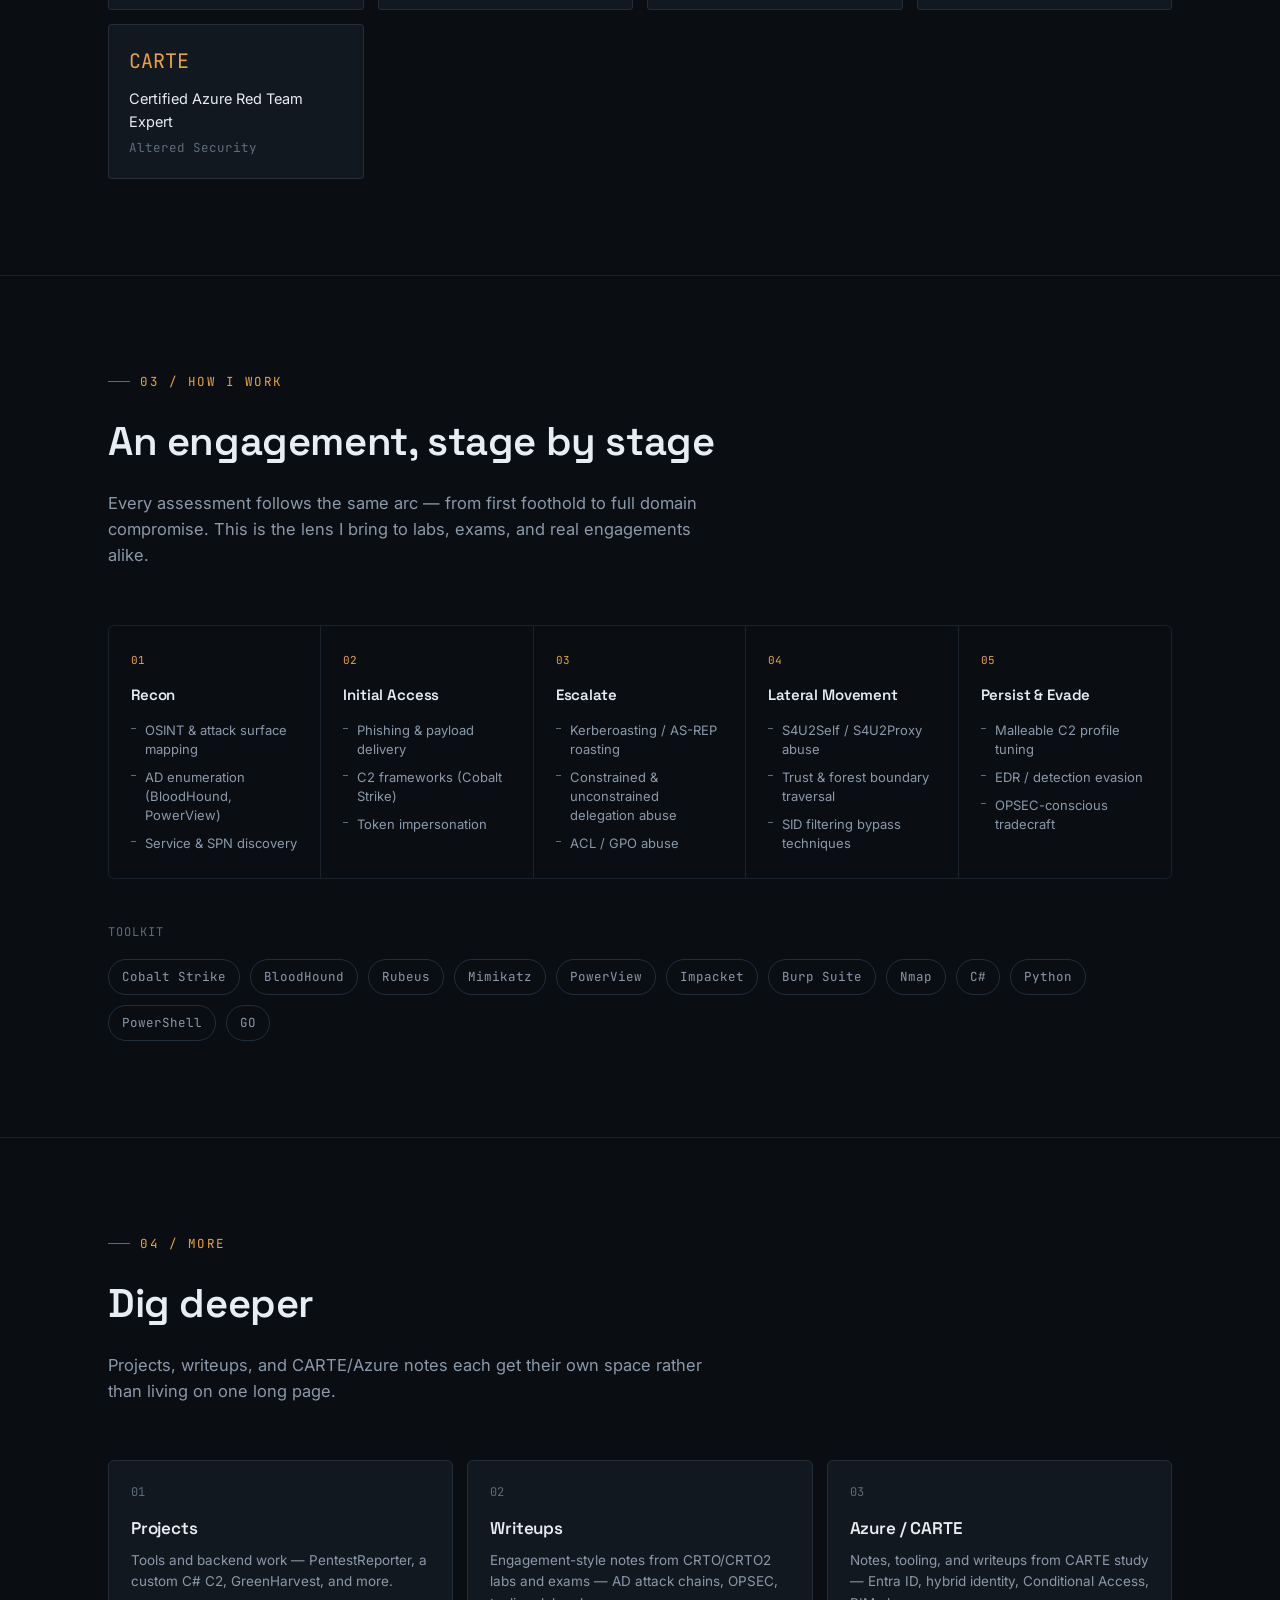
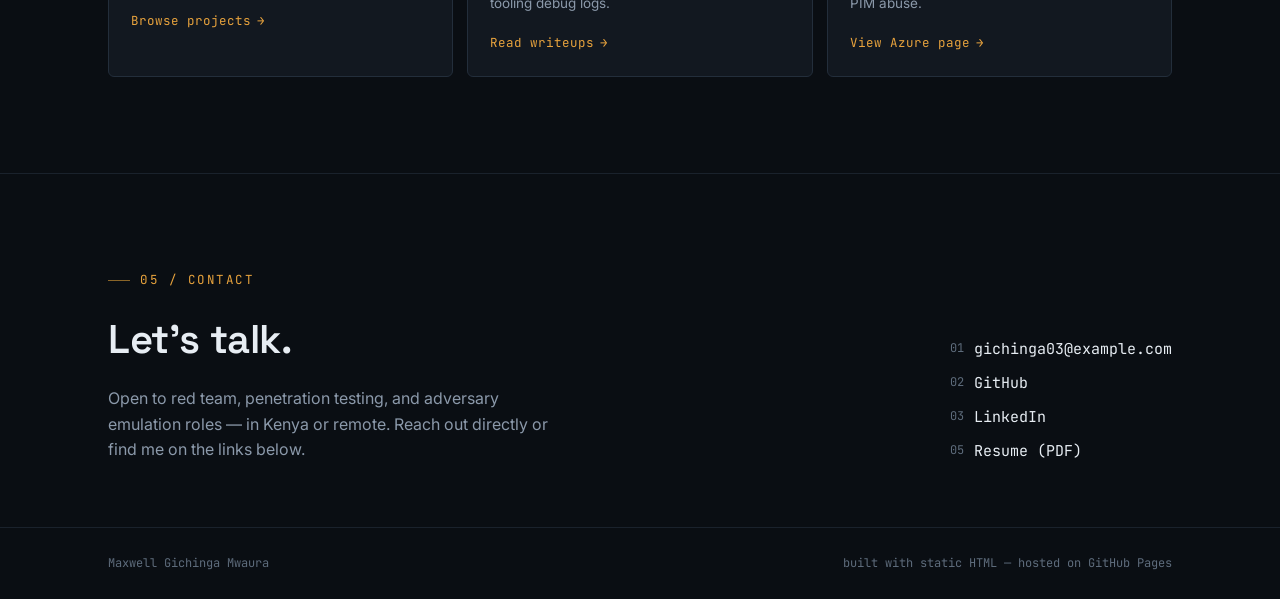
==== commit 2646f5b1: "changes" ====
--- a/index.html
+++ b/index.html
@@ -24,9 +24,10 @@
     <nav class="nav-links">
       <a href="#about" data-index="01">about</a>
       <a href="#skills" data-index="02">skills</a>
-      <a href="#writeups" data-index="03">writeups</a>
-      <a href="#projects" data-index="04">projects</a>
-      <a href="#contact" data-index="05">contact</a>
+      <a href="writeups.html" data-index="03">writeups</a>
+      <a href="projects.html" data-index="04">projects</a>
+      <a href="azure.html" data-index="05">azure</a>
+      <a href="#contact" data-index="06">contact</a>
     </nav>
     <a href="#contact" class="nav-cta">Get in touch</a>
   </div>
@@ -42,7 +43,7 @@
       <h1 id="hero-name">Maxwell Gichinga<br><span class="accent">Mwaura</span></h1>
       <p class="lede" id="hero-tagline">I break Active Directory environments for a living — then write down exactly how, so defenders can close the gap.</p>
       <div class="hero-actions" id="hero-actions">
-        <a href="#projects" class="btn btn-primary">View projects</a>
+        <a href="projects.html" class="btn btn-primary">View projects</a>
         <a href="#contact" class="btn btn-ghost">Contact</a>
         <!-- resume button injected here by main.js if resumeUrl is set -->
       </div>
@@ -179,31 +180,33 @@
 </section>
 
 <!-- ============================================================
-     WRITEUPS
-     ============================================================ -->
-<section id="writeups">
-  <div class="container">
-    <div class="eyebrow">04 / Writeups &amp; Research</div>
-    <h2>Notes from the lab</h2>
-    <p class="section-intro">Engagement-style writeups and field notes. Add new entries in <span class="mono">js/writeups.js</span> — no HTML editing required.</p>
-
-    <div class="writeup-list" id="writeup-list">
-      <!-- injected from writeups.js -->
-    </div>
-  </div>
-</section>
-
-<!-- ============================================================
-     PROJECTS
-     ============================================================ -->
-<section id="projects">
-  <div class="container">
-    <div class="eyebrow">05 / Projects</div>
-    <h2>Selected work</h2>
-    <p class="section-intro">Tools and side projects. Add new entries in <span class="mono">js/projects.js</span> — no HTML editing required.</p>
-
-    <div class="project-grid" id="project-grid">
-      <!-- injected from projects.js -->
+     EXPLORE — link-out strip to the dedicated pages
+     ============================================================ -->
+<section id="explore">
+  <div class="container">
+    <div class="eyebrow">04 / More</div>
+    <h2>Dig deeper</h2>
+    <p class="section-intro">Projects, writeups, and CARTE/Azure notes each get their own space rather than living on one long page.</p>
+
+    <div class="explore-grid">
+      <a href="projects.html" class="explore-card reveal">
+        <span class="idx">01</span>
+        <h3>Projects</h3>
+        <p>Tools and backend work — PentestReporter, a custom C# C2, GreenHarvest, and more.</p>
+        <span class="project-link">Browse projects</span>
+      </a>
+      <a href="writeups.html" class="explore-card reveal">
+        <span class="idx">02</span>
+        <h3>Writeups</h3>
+        <p>Engagement-style notes from CRTO/CRTO2 labs and exams — AD attack chains, OPSEC, tooling debug logs.</p>
+        <span class="project-link">Read writeups</span>
+      </a>
+      <a href="azure.html" class="explore-card reveal">
+        <span class="idx">03</span>
+        <h3>Azure / CARTE</h3>
+        <p>Notes, tooling, and writeups from CARTE study — Entra ID, hybrid identity, Conditional Access, PIM abuse.</p>
+        <span class="project-link">View Azure page</span>
+      </a>
     </div>
   </div>
 </section>
@@ -214,7 +217,7 @@
 <section id="contact" class="contact">
   <div class="container contact-grid">
     <div>
-      <div class="eyebrow">06 / Contact</div>
+      <div class="eyebrow">05 / Contact</div>
       <h2>Let's talk.</h2>
       <p>Open to red team, penetration testing, and adversary emulation roles — in Kenya or remote. Reach out directly or find me on the links below.</p>
     </div>
@@ -234,6 +237,9 @@
 <script src="js/config.js"></script>
 <script src="js/projects.js"></script>
 <script src="js/writeups.js"></script>
+<script src="js/azure-notes.js"></script>
+<script src="js/azure-tools.js"></script>
+<script src="js/azure-writeups.js"></script>
 <script src="js/main.js"></script>
 </body>
 </html>
--- a/css/style.css
+++ b/css/style.css
@@ -168,6 +168,7 @@
 
 .nav-links a { transition: color 0.15s ease; }
 .nav-links a:hover { color: var(--amber); }
+.nav-links a.current { color: var(--amber); }
 
 .nav-links a::before {
   content: attr(data-index);
@@ -777,3 +778,272 @@
   transition: opacity 0.6s ease, transform 0.6s ease;
 }
 .reveal.in { opacity: 1; transform: translateY(0); }
+
+/* ==========================================================
+   GENERIC EMPTY STATE (projects / notes / tools / writeups)
+   ========================================================== */
+.empty-state {
+  border: 1px dashed var(--line);
+  border-radius: 6px;
+  padding: 40px;
+  text-align: center;
+  color: var(--muted-2);
+  font-family: var(--font-mono);
+  font-size: 13px;
+  grid-column: 1 / -1;
+}
+
+/* ==========================================================
+   SUBPAGE HERO (projects.html / writeups.html / azure.html / project.html)
+   ========================================================== */
+.page-hero {
+  padding-top: 56px;
+  padding-bottom: 56px;
+}
+
+.page-hero .eyebrow { margin-bottom: 14px; }
+
+.page-hero h1 {
+  font-size: clamp(30px, 4vw, 44px);
+  line-height: 1.1;
+  margin-bottom: 14px;
+}
+
+.page-hero p {
+  color: var(--muted);
+  font-size: 16.5px;
+  max-width: 620px;
+}
+
+/* ==========================================================
+   HOMEPAGE "EXPLORE" LINK-OUT CARDS
+   ========================================================== */
+.explore-grid {
+  display: grid;
+  grid-template-columns: repeat(3, 1fr);
+  gap: 14px;
+}
+
+@media (max-width: 760px) {
+  .explore-grid { grid-template-columns: 1fr; }
+}
+
+.explore-card {
+  display: block;
+  border: 1px solid var(--line);
+  background: var(--surface);
+  border-radius: 6px;
+  padding: 22px;
+  transition: border-color 0.15s ease, transform 0.15s ease;
+}
+
+.explore-card:hover {
+  border-color: var(--amber-dim);
+  transform: translateY(-2px);
+}
+
+.explore-card .idx {
+  font-family: var(--font-mono);
+  font-size: 12px;
+  color: var(--muted-2);
+  display: block;
+  margin-bottom: 12px;
+}
+
+.explore-card h3 {
+  font-size: 17px;
+  margin-bottom: 8px;
+}
+
+.explore-card p {
+  color: var(--muted);
+  font-size: 13.5px;
+  margin-bottom: 14px;
+}
+
+.explore-card .project-link { font-size: 12.5px; }
+
+/* ==========================================================
+   PROJECT DETAIL PAGE (project.html)
+   ========================================================== */
+.back-link {
+  display: inline-flex;
+  align-items: center;
+  gap: 8px;
+  font-family: var(--font-mono);
+  font-size: 13px;
+  color: var(--muted);
+  margin-bottom: 32px;
+  transition: color 0.15s ease;
+}
+.back-link:hover { color: var(--amber); }
+
+.detail-head { margin-bottom: 36px; }
+
+.detail-badges {
+  display: flex;
+  gap: 8px;
+  margin-bottom: 18px;
+}
+
+.badge.status { color: var(--muted); }
+
+.detail-head h1 {
+  font-size: clamp(28px, 4vw, 40px);
+  margin-bottom: 18px;
+}
+
+.detail-tags {
+  display: flex;
+  flex-wrap: wrap;
+  gap: 7px;
+}
+
+.detail-body {
+  max-width: 680px;
+  margin-bottom: 36px;
+}
+
+.detail-body p {
+  color: var(--muted);
+  font-size: 16px;
+  margin-bottom: 16px;
+}
+.detail-body p:last-child { margin-bottom: 0; }
+
+.detail-highlights {
+  max-width: 680px;
+  margin-bottom: 36px;
+}
+
+.detail-highlights ul {
+  list-style: none;
+  display: flex;
+  flex-direction: column;
+  gap: 10px;
+}
+
+.detail-highlights li {
+  font-size: 14.5px;
+  color: var(--muted);
+  padding-left: 16px;
+  position: relative;
+}
+
+.detail-highlights li::before {
+  content: "";
+  position: absolute;
+  left: 0; top: 8px;
+  width: 6px; height: 1px;
+  background: var(--amber);
+}
+
+.detail-actions { margin-top: 8px; }
+
+/* ==========================================================
+   TABS (azure.html: Notes / Tools / Writeups)
+   ========================================================== */
+.tabs {
+  display: flex;
+  gap: 6px;
+  border-bottom: 1px solid var(--line-soft);
+  margin-bottom: 40px;
+  flex-wrap: wrap;
+}
+
+.tab-btn {
+  font-family: var(--font-mono);
+  font-size: 13px;
+  color: var(--muted);
+  background: none;
+  border: none;
+  padding: 12px 18px;
+  cursor: pointer;
+  position: relative;
+  transition: color 0.15s ease;
+}
+
+.tab-btn::after {
+  content: "";
+  position: absolute;
+  left: 0; right: 0; bottom: -1px;
+  height: 2px;
+  background: transparent;
+}
+
+.tab-btn:hover { color: var(--text); }
+
+.tab-btn.active { color: var(--amber); }
+.tab-btn.active::after { background: var(--amber); }
+
+.tab-panel { display: none; }
+.tab-panel.active { display: block; }
+
+/* ==========================================================
+   AZURE: NOTES
+   ========================================================== */
+.note-grid {
+  display: grid;
+  grid-template-columns: repeat(auto-fill, minmax(260px, 1fr));
+  gap: 14px;
+}
+
+.note-card {
+  border: 1px solid var(--line);
+  background: var(--surface);
+  border-radius: 6px;
+  padding: 22px;
+}
+
+.note-category {
+  font-size: 11.5px;
+  color: var(--teal);
+  text-transform: uppercase;
+  letter-spacing: 0.06em;
+  margin-bottom: 10px;
+}
+
+.note-title {
+  font-family: var(--font-display);
+  font-size: 16px;
+  margin-bottom: 10px;
+}
+
+.note-body {
+  color: var(--muted);
+  font-size: 14px;
+  margin-bottom: 14px;
+}
+
+/* ==========================================================
+   AZURE: TOOLS
+   ========================================================== */
+.tool-list {
+  display: flex;
+  flex-direction: column;
+  border-top: 1px solid var(--line-soft);
+}
+
+.tool-row {
+  display: block;
+  padding: 20px 4px;
+  border-bottom: 1px solid var(--line-soft);
+  transition: background 0.15s ease;
+}
+
+a.tool-row:hover { background: var(--surface); }
+.tool-row.disabled { cursor: default; }
+
+.tool-name {
+  font-family: var(--font-display);
+  font-size: 15.5px;
+  color: var(--text);
+  margin-bottom: 6px;
+}
+
+.tool-description {
+  color: var(--muted);
+  font-size: 13.5px;
+  margin-bottom: 10px;
+  max-width: 620px;
+}
